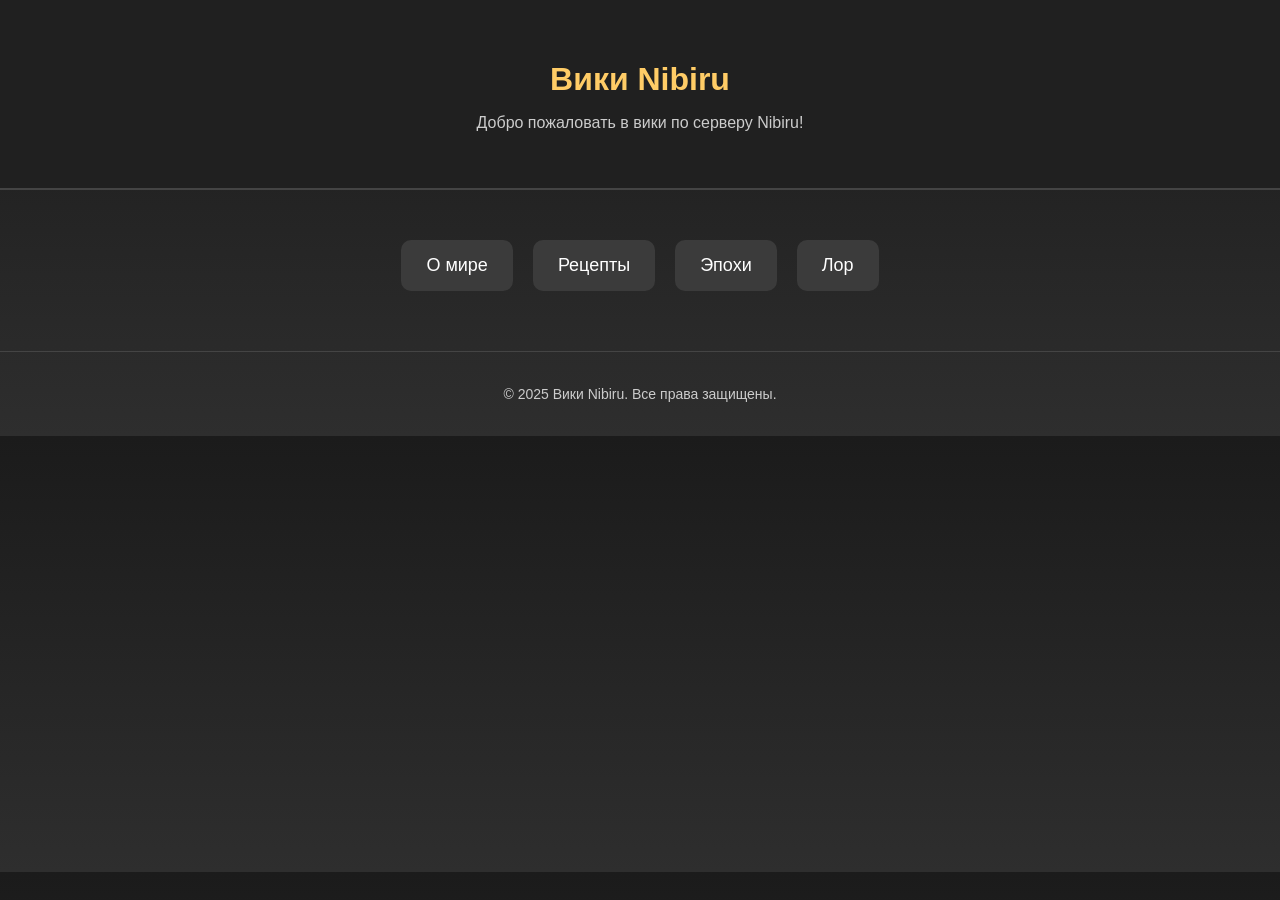
==== index.html @ 6789a509 "hui" ====
<!DOCTYPE html>
<html lang="ru">
<head>
  <meta charset="UTF-8">
  <meta name="viewport" content="width=device-width, initial-scale=1.0">
  <title>Вики по игре</title>
  <link rel="stylesheet" href="style.css">
</head>
<body>
  <header>
    <h1>Вики Nibiru</h1>
    <p>Добро пожаловать в вики по серверу Nibiru!</p>
  </header>

  <main class="menu">
    <a href="world.html" class="button">О мире</a>
    <a href="magic.html" class="button">Рецепты</a>
    <a href="characters.html" class="button">Эпохи</a>
    <a href="history.html" class="button">Лор</a>
  </main>

  <footer>
    <p>© 2025 Вики Nibiru. Все права защищены.</p>
  </footer>
</body>
</html>
---- style.css ----
body {
  font-family: "Segoe UI", sans-serif;
  background: linear-gradient(to bottom, #1b1b1b, #2e2e2e);
  color: #f2f2f2;
  margin: 0;
  padding: 0;
  text-align: center;
}

header {
  padding: 40px 20px;
  background: #202020;
  border-bottom: 2px solid #444;
}

h1 {
  color: #ffcc66;
  margin-bottom: 10px;
}

p {
  color: #ccc;
}

.menu {
  display: flex;
  flex-wrap: wrap;
  justify-content: center;
  margin-top: 50px;
  gap: 20px;
}

.button {
  display: inline-block;
  background: #3b3b3b;
  color: #fff;
  text-decoration: none;
  padding: 15px 25px;
  border-radius: 10px;
  font-size: 18px;
  transition: background 0.3s;
}

.button:hover {
  background: #ffcc66;
  color: #000;
}

footer {
  margin-top: 60px;
  padding: 20px;
  font-size: 14px;
  color: #888;
  border-top: 1px solid #444;
}
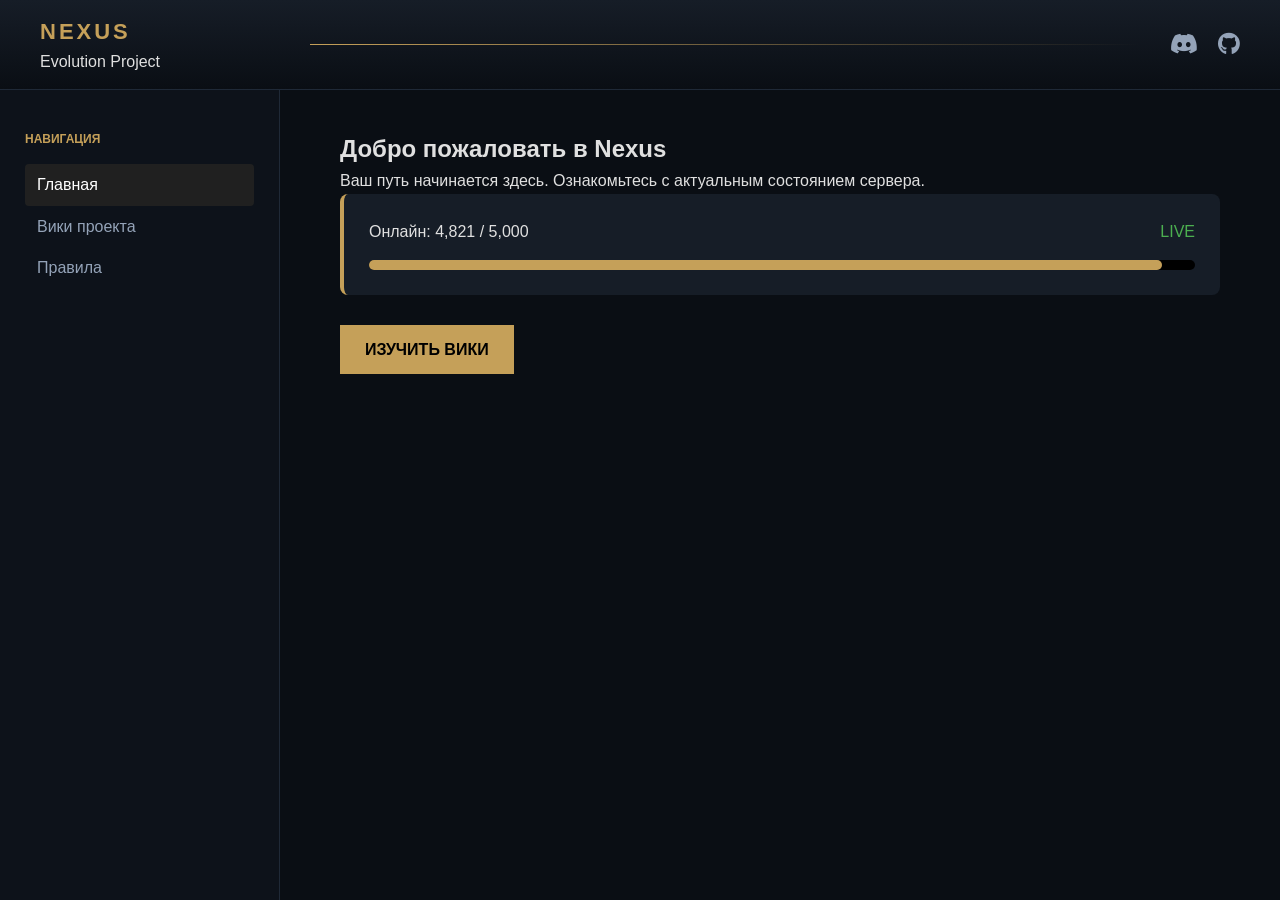
==== commit 40ff9681: "переработка дизайна" ====
--- a/index.html
+++ b/index.html
@@ -1,26 +1,52 @@
 <!DOCTYPE html>
 <html lang="ru">
 <head>
-  <meta charset="UTF-8">
-  <meta name="viewport" content="width=device-width, initial-scale=1.0">
-  <title>Вики по игре</title>
-  <link rel="stylesheet" href="style.css">
-</head>
-<body>
-  <header>
-    <h1>Вики Nibiru</h1>
-    <p>Добро пожаловать в вики по серверу Nibiru!</p>
-  </header>
+    <meta charset="UTF-8">
+        <title>Nexus Project | Главная</title>
+            <link rel="stylesheet" href="style.css">
+                <link rel="stylesheet" href="https://cdnjs.cloudflare.com/ajax/libs/font-awesome/6.0.0/css/all.min.css">
+                </head>
+                <body>
+                    <header class="header">
+                            <div class="logo-container">
+                                        <div class="logo-text"><h1>NEXUS</h1><span>Evolution Project</span></div>
+                                                </div>
+                                                        <div class="header-line-wrapper">
+                                                                    <div class="header-line"></div>
+                                                                                <div class="social-links">
+                                                                                                <a href="#"><i class="fab fa-discord"></i></a>
+                                                                                                                <a href="#"><i class="fab fa-github"></i></a>
+                                                                                                                            </div>
+                                                                                                                                    </div>
+                                                                                                                                        </header>
 
-  <main class="menu">
-    <a href="world.html" class="button">О мире</a>
-    <a href="magic.html" class="button">Рецепты</a>
-    <a href="characters.html" class="button">Эпохи</a>
-    <a href="history.html" class="button">Лор</a>
-  </main>
+                                                                                                                                            <div class="wrapper">
+                                                                                                                                                    <aside class="sidebar">
+                                                                                                                                                                <div class="wiki-nav-title">Навигация</div>
+                                                                                                                                                                            <ul class="nav-group">
+                                                                                                                                                                                            <li class="nav-item active"><a href="index.html" class="nav-link">Главная</a></li>
+                                                                                                                                                                                                            <li class="nav-item"><a href="wiki.html" class="nav-link">Вики проекта</a></li>
+                                                                                                                                                                                                                            <li class="nav-item"><a href="rules.html" class="nav-link">Правила</a></li>
+                                                                                                                                                                                                                                        </ul>
+                                                                                                                                                                                                                                                </aside>
 
-  <footer>
-    <p>© 2025 Вики Nibiru. Все права защищены.</p>
-  </footer>
-</body>
-</html>
+                                                                                                                                                                                                                                                        <main class="main-content">
+                                                                                                                                                                                                                                                                    <h2>Добро пожаловать в Nexus</h2>
+                                                                                                                                                                                                                                                                                <p>Ваш путь начинается здесь. Ознакомьтесь с актуальным состоянием сервера.</p>
+                                                                                                                                                                                                                                                                                            
+                                                                                                                                                                                                                                                                                                        <div class="status-box">
+                                                                                                                                                                                                                                                                                                                        <div style="display: flex; justify-content: space-between;">
+                                                                                                                                                                                                                                                                                                                                            <span>Онлайн: 4,821 / 5,000</span>
+                                                                                                                                                                                                                                                                                                                                                                <span style="color: #4caf50;">LIVE</span>
+                                                                                                                                                                                                                                                                                                                                                                                </div>
+                                                                                                                                                                                                                                                                                                                                                                                                <div class="progress-container">
+                                                                                                                                                                                                                                                                                                                                                                                                                    <div class="progress-bar" style="width: 96%"></div>
+                                                                                                                                                                                                                                                                                                                                                                                                                                    </div>
+                                                                                                                                                                                                                                                                                                                                                                                                                                                </div>
+
+                                                                                                                                                                                                                                                                                                                                                                                                                                                            <a href="wiki.html" class="btn">ИЗУЧИТЬ ВИКИ</a>
+                                                                                                                                                                                                                                                                                                                                                                                                                                                                    </main>
+                                                                                                                                                                                                                                                                                                                                                                                                                                                                        </div>
+                                                                                                                                                                                                                                                                                                                                                                                                                                                                        </body>
+                                                                                                                                                                                                                                                                                                                                                                                                                                                                        </html>
+                                                                                                                                                                                                                                                                                                                                                                                                                                                                        
--- a/style.css
+++ b/style.css
@@ -1,55 +1,76 @@
-body {
-  font-family: "Segoe UI", sans-serif;
-  background: linear-gradient(to bottom, #1b1b1b, #2e2e2e);
-  color: #f2f2f2;
-  margin: 0;
-  padding: 0;
-  text-align: center;
+:root {
+    --bg-dark: #0a0e14;
+    --sidebar-bg: #0d121a;
+    --card-bg: #161d27;
+    --accent-gold: #c5a059;
+    --accent-blue: #00d4ff;
+    --text-main: #e0e0e0;
+    --text-dim: #94a3b8;
+    --sidebar-width: 280px;
 }
 
-header {
-  padding: 40px 20px;
-  background: #202020;
-  border-bottom: 2px solid #444;
+* { box-sizing: border-box; margin: 0; padding: 0; }
+
+body {
+    font-family: 'Segoe UI', sans-serif;
+    background-color: var(--bg-dark);
+    color: var(--text-main);
+    line-height: 1.6;
 }
 
-h1 {
-  color: #ffcc66;
-  margin-bottom: 10px;
+/* Header */
+.header {
+    display: flex;
+    align-items: center;
+    height: 90px;
+    padding: 0 40px;
+    background: linear-gradient(to bottom, #161d27, var(--bg-dark));
+    border-bottom: 1px solid #1f2937;
+    position: sticky;
+    top: 0; z-index: 100;
 }
 
-p {
-  color: #ccc;
+.logo-container { display: flex; align-items: center; min-width: calc(var(--sidebar-width) - 40px); }
+.logo-text h1 { font-size: 22px; letter-spacing: 3px; color: var(--accent-gold); }
+
+.header-line-wrapper { flex-grow: 1; display: flex; align-items: center; margin-left: 30px; }
+.header-line { flex-grow: 1; height: 1px; background: linear-gradient(to right, var(--accent-gold), transparent); }
+
+.social-links { display: flex; gap: 20px; padding-left: 30px; }
+.social-links a { font-size: 1.4rem; color: var(--text-dim); transition: 0.3s; }
+.social-links a:hover { color: var(--accent-gold); }
+
+/* Layout */
+.wrapper { display: flex; max-width: 1600px; margin: 0 auto; }
+
+/* Sidebar */
+.sidebar {
+    width: var(--sidebar-width);
+    background: var(--sidebar-bg);
+    padding: 40px 25px;
+    min-height: calc(100vh - 90px);
+    border-right: 1px solid #1f2937;
 }
 
-.menu {
-  display: flex;
-  flex-wrap: wrap;
-  justify-content: center;
-  margin-top: 50px;
-  gap: 20px;
+.wiki-nav-title { font-size: 12px; font-weight: 800; color: var(--accent-gold); margin-bottom: 15px; text-transform: uppercase; }
+.nav-group { list-style: none; margin-bottom: 30px; }
+.nav-link { display: block; padding: 8px 12px; color: var(--text-dim); text-decoration: none; border-radius: 4px; }
+.nav-link:hover, .nav-item.active .nav-link { background: rgba(197, 160, 89, 0.1); color: #fff; }
+
+/* Main Content */
+.main-content { flex-grow: 1; padding: 40px 60px; }
+.status-box { background: var(--card-bg); padding: 25px; border-radius: 8px; border-left: 4px solid var(--accent-gold); margin-bottom: 30px; }
+.progress-container { height: 10px; background: #000; border-radius: 10px; margin-top: 15px; }
+.progress-bar { height: 100%; background: var(--accent-gold); border-radius: 10px; transition: 1s; }
+
+/* Tables & Wiki Elements */
+table { width: 100%; border-collapse: collapse; margin-top: 20px; background: var(--card-bg); }
+th, td { padding: 12px; border: 1px solid #2a3441; text-align: left; }
+th { background: #1f2937; color: var(--accent-gold); }
+
+.btn {
+    padding: 12px 25px; background: var(--accent-gold); color: #000; 
+    border: none; font-weight: bold; cursor: pointer; text-decoration: none; display: inline-block;
 }
+.btn:hover { opacity: 0.8; }
 
-.button {
-  display: inline-block;
-  background: #3b3b3b;
-  color: #fff;
-  text-decoration: none;
-  padding: 15px 25px;
-  border-radius: 10px;
-  font-size: 18px;
-  transition: background 0.3s;
-}
-
-.button:hover {
-  background: #ffcc66;
-  color: #000;
-}
-
-footer {
-  margin-top: 60px;
-  padding: 20px;
-  font-size: 14px;
-  color: #888;
-  border-top: 1px solid #444;
-}
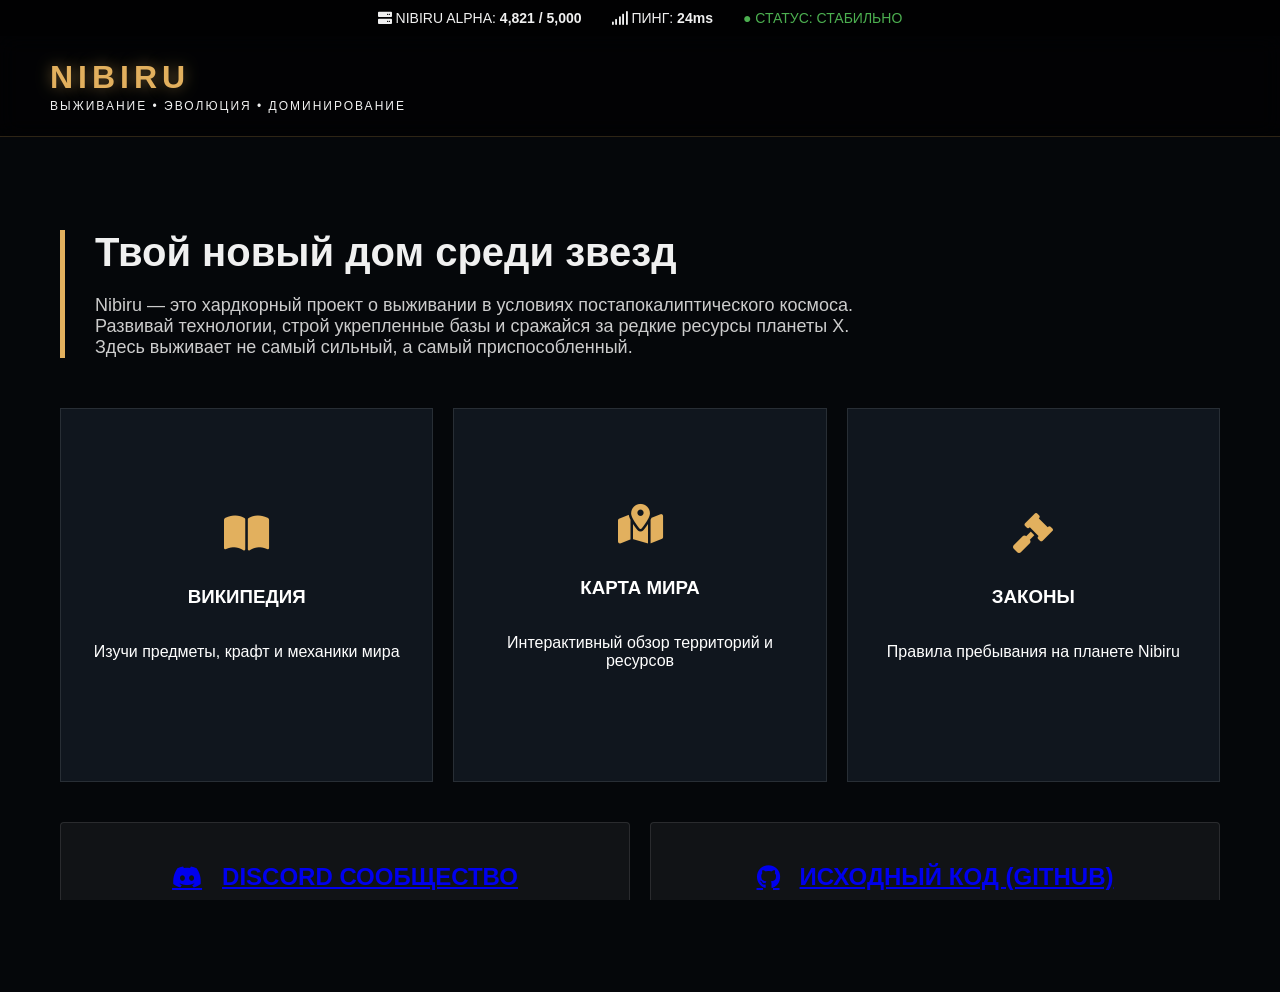
==== commit 8127df93: "доработка этой хуйни" ====
--- a/index.html
+++ b/index.html
@@ -2,51 +2,75 @@
 <html lang="ru">
 <head>
     <meta charset="UTF-8">
-        <title>Nexus Project | Главная</title>
+        <title>NIBIRU | Выживание и Развитие</title>
             <link rel="stylesheet" href="style.css">
                 <link rel="stylesheet" href="https://cdnjs.cloudflare.com/ajax/libs/font-awesome/6.0.0/css/all.min.css">
                 </head>
                 <body>
-                    <header class="header">
-                            <div class="logo-container">
-                                        <div class="logo-text"><h1>NEXUS</h1><span>Evolution Project</span></div>
-                                                </div>
-                                                        <div class="header-line-wrapper">
-                                                                    <div class="header-line"></div>
-                                                                                <div class="social-links">
-                                                                                                <a href="#"><i class="fab fa-discord"></i></a>
-                                                                                                                <a href="#"><i class="fab fa-github"></i></a>
-                                                                                                                            </div>
-                                                                                                                                    </div>
-                                                                                                                                        </header>
 
-                                                                                                                                            <div class="wrapper">
-                                                                                                                                                    <aside class="sidebar">
-                                                                                                                                                                <div class="wiki-nav-title">Навигация</div>
-                                                                                                                                                                            <ul class="nav-group">
-                                                                                                                                                                                            <li class="nav-item active"><a href="index.html" class="nav-link">Главная</a></li>
-                                                                                                                                                                                                            <li class="nav-item"><a href="wiki.html" class="nav-link">Вики проекта</a></li>
-                                                                                                                                                                                                                            <li class="nav-item"><a href="rules.html" class="nav-link">Правила</a></li>
-                                                                                                                                                                                                                                        </ul>
-                                                                                                                                                                                                                                                </aside>
+                    <video autoplay muted loop class="video-bg">
+                            <source src="https://media.giphy.com/media/v1.Y2lkPTc5MGI3NjExOHpwaXU3Y3R5ZHZpZnd4bmR4eGdzZmt4eXp4eHh4eHh4eHh4eCZlcD12MV9pbnRlcm5hbF9naWZfYnlfaWQmY3Q9dg/l41lTjJp9NlR5z2xy/giphy.mp4" type="video/mp4">
+                                </video>
+                                    <div class="gradient-overlay"></div>
 
-                                                                                                                                                                                                                                                        <main class="main-content">
-                                                                                                                                                                                                                                                                    <h2>Добро пожаловать в Nexus</h2>
-                                                                                                                                                                                                                                                                                <p>Ваш путь начинается здесь. Ознакомьтесь с актуальным состоянием сервера.</p>
-                                                                                                                                                                                                                                                                                            
-                                                                                                                                                                                                                                                                                                        <div class="status-box">
-                                                                                                                                                                                                                                                                                                                        <div style="display: flex; justify-content: space-between;">
-                                                                                                                                                                                                                                                                                                                                            <span>Онлайн: 4,821 / 5,000</span>
-                                                                                                                                                                                                                                                                                                                                                                <span style="color: #4caf50;">LIVE</span>
-                                                                                                                                                                                                                                                                                                                                                                                </div>
-                                                                                                                                                                                                                                                                                                                                                                                                <div class="progress-container">
-                                                                                                                                                                                                                                                                                                                                                                                                                    <div class="progress-bar" style="width: 96%"></div>
-                                                                                                                                                                                                                                                                                                                                                                                                                                    </div>
-                                                                                                                                                                                                                                                                                                                                                                                                                                                </div>
+                                        <div class="status-bar">
+                                                <span><i class="fas fa-server"></i> NIBIRU ALPHA: <strong>4,821 / 5,000</strong></span>
+                                                        <span><i class="fas fa-signal"></i> ПИНГ: <strong>24ms</strong></span>
+                                                                <span style="color: #4caf50;">● СТАТУС: СТАБИЛЬНО</span>
+                                                                    </div>
 
-                                                                                                                                                                                                                                                                                                                                                                                                                                                            <a href="wiki.html" class="btn">ИЗУЧИТЬ ВИКИ</a>
-                                                                                                                                                                                                                                                                                                                                                                                                                                                                    </main>
-                                                                                                                                                                                                                                                                                                                                                                                                                                                                        </div>
-                                                                                                                                                                                                                                                                                                                                                                                                                                                                        </body>
-                                                                                                                                                                                                                                                                                                                                                                                                                                                                        </html>
-                                                                                                                                                                                                                                                                                                                                                                                                                                                                        
+                                                                        <header class="header">
+                                                                                <div class="logo-text">
+                                                                                            <h1>NIBIRU</h1>
+                                                                                                        <span>ВЫЖИВАНИЕ • ЭВОЛЮЦИЯ • ДОМИНИРОВАНИЕ</span>
+                                                                                                                </div>
+                                                                                                                        <div class="header-line-wrapper">
+                                                                                                                                    <div class="header-line"></div>
+                                                                                                                                            </div>
+                                                                                                                                                </header>
+
+                                                                                                                                                    <div class="wrapper">
+                                                                                                                                                            <main class="main-content">
+                                                                                                                                                                        
+                                                                                                                                                                                    <section class="hero-desc">
+                                                                                                                                                                                                    <h2>Твой новый дом среди звезд</h2>
+                                                                                                                                                                                                                    <p>
+                                                                                                                                                                                                                                        Nibiru — это хардкорный проект о выживании в условиях постапокалиптического космоса. 
+                                                                                                                                                                                                                                                            Развивай технологии, строй укрепленные базы и сражайся за редкие ресурсы планеты X. 
+                                                                                                                                                                                                                                                                                Здесь выживает не самый сильный, а самый приспособленный.
+                                                                                                                                                                                                                                                                                                </p>
+                                                                                                                                                                                                                                                                                                            </section>
+
+                                                                                                                                                                                                                                                                                                                        <div class="feature-grid">
+                                                                                                                                                                                                                                                                                                                                        <a href="wiki.html" class="feature-card">
+                                                                                                                                                                                                                                                                                                                                                            <i class="fas fa-book-open"></i>
+                                                                                                                                                                                                                                                                                                                                                                                <h3>ВИКИПЕДИЯ</h3>
+                                                                                                                                                                                                                                                                                                                                                                                                    <p>Изучи предметы, крафт и механики мира</p>
+                                                                                                                                                                                                                                                                                                                                                                                                                    </a>
+                                                                                                                                                                                                                                                                                                                                                                                                                                    <a href="#" class="feature-card">
+                                                                                                                                                                                                                                                                                                                                                                                                                                                        <i class="fas fa-map-marked-alt"></i>
+                                                                                                                                                                                                                                                                                                                                                                                                                                                                            <h3>КАРТА МИРА</h3>
+                                                                                                                                                                                                                                                                                                                                                                                                                                                                                                <p>Интерактивный обзор территорий и ресурсов</p>
+                                                                                                                                                                                                                                                                                                                                                                                                                                                                                                                </a>
+                                                                                                                                                                                                                                                                                                                                                                                                                                                                                                                                <a href="rules.html" class="feature-card">
+                                                                                                                                                                                                                                                                                                                                                                                                                                                                                                                                                    <i class="fas fa-gavel"></i>
+                                                                                                                                                                                                                                                                                                                                                                                                                                                                                                                                                                        <h3>ЗАКОНЫ</h3>
+                                                                                                                                                                                                                                                                                                                                                                                                                                                                                                                                                                                            <p>Правила пребывания на планете Nibiru</p>
+                                                                                                                                                                                                                                                                                                                                                                                                                                                                                                                                                                                                            </a>
+
+                                                                                                                                                                                                                                                                                                                                                                                                                                                                                                                                                                                                                            <div class="social-section">
+                                                                                                                                                                                                                                                                                                                                                                                                                                                                                                                                                                                                                                                <a href="#" class="social-big-btn discord">
+                                                                                                                                                                                                                                                                                                                                                                                                                                                                                                                                                                                                                                                                        <i class="fab fa-discord"></i> DISCORD СООБЩЕСТВО
+                                                                                                                                                                                                                                                                                                                                                                                                                                                                                                                                                                                                                                                                                            </a>
+                                                                                                                                                                                                                                                                                                                                                                                                                                                                                                                                                                                                                                                                                                                <a href="#" class="social-big-btn github">
+                                                                                                                                                                                                                                                                                                                                                                                                                                                                                                                                                                                                                                                                                                                                        <i class="fab fa-github"></i> ИСХОДНЫЙ КОД (GITHUB)
+                                                                                                                                                                                                                                                                                                                                                                                                                                                                                                                                                                                                                                                                                                                                                            </a>
+                                                                                                                                                                                                                                                                                                                                                                                                                                                                                                                                                                                                                                                                                                                                                                            </div>
+                                                                                                                                                                                                                                                                                                                                                                                                                                                                                                                                                                                                                                                                                                                                                                                        </div>
+
+                                                                                                                                                                                                                                                                                                                                                                                                                                                                                                                                                                                                                                                                                                                                                                                                </main>
+                                                                                                                                                                                                                                                                                                                                                                                                                                                                                                                                                                                                                                                                                                                                                                                                    </div>
+
+                                                                                                                                                                                                                                                                                                                                                                                                                                                                                                                                                                                                                                                                                                                                                                                                    </body>
+                                                                                                                                                                                                                                                                                                                                                                                                                                                                                                                                                                                                                                                                                                                                                                                                    </html>
+                                                                                                                                                                                                                                                                                                                                                                                                                                                                                                                                                                                                                                                                                                                                                                                                    
--- a/style.css
+++ b/style.css
@@ -1,76 +1,150 @@
 :root {
-    --bg-dark: #0a0e14;
-    --sidebar-bg: #0d121a;
-    --card-bg: #161d27;
-    --accent-gold: #c5a059;
-    --accent-blue: #00d4ff;
-    --text-main: #e0e0e0;
-    --text-dim: #94a3b8;
-    --sidebar-width: 280px;
-}
+        --bg-overlay: rgba(10, 14, 20, 0.85); /* Полупрозрачный фон поверх видео */
+            --accent-gold: #e2b05e;
+                --accent-purple: #6b4c9a;
+                    --card-bg: rgba(22, 29, 39, 0.7);
+                        --text-main: #f0f0f0;
+                            --sidebar-width: 280px;
+                            }
 
-* { box-sizing: border-box; margin: 0; padding: 0; }
+                            body, html {
+                                margin: 0;
+                                    padding: 0;
+                                        height: 100%;
+                                            font-family: 'Exo 2', 'Segoe UI', sans-serif; /* Игровой шрифт */
+                                                background-color: #05070a;
+                                                    color: var(--text-main);
+                                                        overflow-x: hidden;
+                                                        }
 
-body {
-    font-family: 'Segoe UI', sans-serif;
-    background-color: var(--bg-dark);
-    color: var(--text-main);
-    line-height: 1.6;
-}
+                                                        /* --- ВИДЕО/GIF ФОН --- */
+                                                        .video-bg {
+                                                            position: fixed;
+                                                                right: 0;
+                                                                    bottom: 0;
+                                                                        min-width: 100%;
+                                                                            min-height: 100%;
+                                                                                z-index: -2;
+                                                                                    filter: brightness(0.4); /* Приглушаем яркость */
+                                                                                    }
 
-/* Header */
-.header {
-    display: flex;
-    align-items: center;
-    height: 90px;
-    padding: 0 40px;
-    background: linear-gradient(to bottom, #161d27, var(--bg-dark));
-    border-bottom: 1px solid #1f2937;
-    position: sticky;
-    top: 0; z-index: 100;
-}
+                                                                                    /* Градиентное наложение поверх видео */
+                                                                                    .gradient-overlay {
+                                                                                        position: fixed;
+                                                                                            top: 0; left: 0;
+                                                                                                width: 100%; height: 100%;
+                                                                                                    background: radial-gradient(circle at center, transparent 0%, var(--bg-overlay) 100%);
+                                                                                                        z-index: -1;
+                                                                                                        }
 
-.logo-container { display: flex; align-items: center; min-width: calc(var(--sidebar-width) - 40px); }
-.logo-text h1 { font-size: 22px; letter-spacing: 3px; color: var(--accent-gold); }
+                                                                                                        /* --- HEADER --- */
+                                                                                                        .header {
+                                                                                                            display: flex;
+                                                                                                                align-items: center;
+                                                                                                                    height: 100px;
+                                                                                                                        padding: 0 50px;
+                                                                                                                            background: rgba(0, 0, 0, 0.6);
+                                                                                                                                backdrop-filter: blur(10px);
+                                                                                                                                    border-bottom: 1px solid rgba(226, 176, 94, 0.2);
+                                                                                                                                    }
 
-.header-line-wrapper { flex-grow: 1; display: flex; align-items: center; margin-left: 30px; }
-.header-line { flex-grow: 1; height: 1px; background: linear-gradient(to right, var(--accent-gold), transparent); }
+                                                                                                                                    .logo-text h1 {
+                                                                                                                                        font-size: 32px;
+                                                                                                                                            letter-spacing: 5px;
+                                                                                                                                                color: var(--accent-gold);
+                                                                                                                                                    text-shadow: 0 0 15px rgba(226, 176, 94, 0.5);
+                                                                                                                                                        margin: 0;
+                                                                                                                                                        }
 
-.social-links { display: flex; gap: 20px; padding-left: 30px; }
-.social-links a { font-size: 1.4rem; color: var(--text-dim); transition: 0.3s; }
-.social-links a:hover { color: var(--accent-gold); }
+                                                                                                                                                        .logo-text span {
+                                                                                                                                                            font-size: 12px;
+                                                                                                                                                                text-transform: uppercase;
+                                                                                                                                                                    color: var(--text-main);
+                                                                                                                                                                        letter-spacing: 2px;
+                                                                                                                                                                        }
 
-/* Layout */
-.wrapper { display: flex; max-width: 1600px; margin: 0 auto; }
+                                                                                                                                                                        /* --- ГЛАВНЫЙ КОНТЕНТ --- */
+                                                                                                                                                                        .wrapper { display: flex; max-width: 1400px; margin: 0 auto; }
 
-/* Sidebar */
-.sidebar {
-    width: var(--sidebar-width);
-    background: var(--sidebar-bg);
-    padding: 40px 25px;
-    min-height: calc(100vh - 90px);
-    border-right: 1px solid #1f2937;
-}
+                                                                                                                                                                        .main-content {
+                                                                                                                                                                            flex-grow: 1;
+                                                                                                                                                                                padding: 60px;
+                                                                                                                                                                                }
 
-.wiki-nav-title { font-size: 12px; font-weight: 800; color: var(--accent-gold); margin-bottom: 15px; text-transform: uppercase; }
-.nav-group { list-style: none; margin-bottom: 30px; }
-.nav-link { display: block; padding: 8px 12px; color: var(--text-dim); text-decoration: none; border-radius: 4px; }
-.nav-link:hover, .nav-item.active .nav-link { background: rgba(197, 160, 89, 0.1); color: #fff; }
+                                                                                                                                                                                /* Описание проекта */
+                                                                                                                                                                                .hero-desc {
+                                                                                                                                                                                    margin-bottom: 50px;
+                                                                                                                                                                                        border-left: 5px solid var(--accent-gold);
+                                                                                                                                                                                            padding-left: 30px;
+                                                                                                                                                                                            }
 
-/* Main Content */
-.main-content { flex-grow: 1; padding: 40px 60px; }
-.status-box { background: var(--card-bg); padding: 25px; border-radius: 8px; border-left: 4px solid var(--accent-gold); margin-bottom: 30px; }
-.progress-container { height: 10px; background: #000; border-radius: 10px; margin-top: 15px; }
-.progress-bar { height: 100%; background: var(--accent-gold); border-radius: 10px; transition: 1s; }
+                                                                                                                                                                                            .hero-desc h2 { font-size: 40px; margin-bottom: 20px; }
+                                                                                                                                                                                            .hero-desc p { font-size: 18px; color: #ccc; max-width: 800px; }
 
-/* Tables & Wiki Elements */
-table { width: 100%; border-collapse: collapse; margin-top: 20px; background: var(--card-bg); }
-th, td { padding: 12px; border: 1px solid #2a3441; text-align: left; }
-th { background: #1f2937; color: var(--accent-gold); }
+                                                                                                                                                                                            /* Плиточное меню (Квадраты) */
+                                                                                                                                                                                            .feature-grid {
+                                                                                                                                                                                                display: grid;
+                                                                                                                                                                                                    grid-template-columns: repeat(3, 1fr);
+                                                                                                                                                                                                        gap: 20px;
+                                                                                                                                                                                                            margin-top: 40px;
+                                                                                                                                                                                                            }
 
-.btn {
-    padding: 12px 25px; background: var(--accent-gold); color: #000; 
-    border: none; font-weight: bold; cursor: pointer; text-decoration: none; display: inline-block;
-}
-.btn:hover { opacity: 0.8; }
+                                                                                                                                                                                                            .feature-card {
+                                                                                                                                                                                                                background: var(--card-bg);
+                                                                                                                                                                                                                    aspect-ratio: 1 / 1; /* Делает их квадратными */
+                                                                                                                                                                                                                        display: flex;
+                                                                                                                                                                                                                            flex-direction: column;
+                                                                                                                                                                                                                                justify-content: center;
+                                                                                                                                                                                                                                    align-items: center;
+                                                                                                                                                                                                                                        border: 1px solid rgba(255,255,255,0.1);
+                                                                                                                                                                                                                                            transition: 0.4s;
+                                                                                                                                                                                                                                                text-decoration: none;
+                                                                                                                                                                                                                                                    color: white;
+                                                                                                                                                                                                                                                        text-align: center;
+                                                                                                                                                                                                                                                            padding: 20px;
+                                                                                                                                                                                                                                                            }
 
+                                                                                                                                                                                                                                                            .feature-card i { font-size: 40px; color: var(--accent-gold); margin-bottom: 15px; }
+                                                                                                                                                                                                                                                            .feature-card:hover {
+                                                                                                                                                                                                                                                                background: rgba(107, 76, 154, 0.3);
+                                                                                                                                                                                                                                                                    border-color: var(--accent-gold);
+                                                                                                                                                                                                                                                                        transform: translateY(-10px);
+                                                                                                                                                                                                                                                                            box-shadow: 0 10px 30px rgba(0,0,0,0.5);
+                                                                                                                                                                                                                                                                            }
+
+                                                                                                                                                                                                                                                                            /* Секция Соцсетей */
+                                                                                                                                                                                                                                                                            .social-section {
+                                                                                                                                                                                                                                                                                grid-column: span 3;
+                                                                                                                                                                                                                                                                                    display: grid;
+                                                                                                                                                                                                                                                                                        grid-template-columns: 1fr 1fr;
+                                                                                                                                                                                                                                                                                            gap: 20px;
+                                                                                                                                                                                                                                                                                                margin-top: 20px;
+                                                                                                                                                                                                                                                                                                }
+
+                                                                                                                                                                                                                                                                                                .social-big-btn {
+                                                                                                                                                                                                                                                                                                    padding: 40px;
+                                                                                                                                                                                                                                                                                                        background: rgba(255, 255, 255, 0.05);
+                                                                                                                                                                                                                                                                                                            border-radius: 4px;
+                                                                                                                                                                                                                                                                                                                display: flex;
+                                                                                                                                                                                                                                                                                                                    align-items: center;
+                                                                                                                                                                                                                                                                                                                        justify-content: center;
+                                                                                                                                                                                                                                                                                                                            gap: 20px;
+                                                                                                                                                                                                                                                                                                                                font-size: 24px;
+                                                                                                                                                                                                                                                                                                                                    font-weight: bold;
+                                                                                                                                                                                                                                                                                                                                        border: 1px solid rgba(255,255,255,0.1);
+                                                                                                                                                                                                                                                                                                                                        }
+
+                                                                                                                                                                                                                                                                                                                                        .social-big-btn.discord:hover { background: #5865F2; color: white; }
+                                                                                                                                                                                                                                                                                                                                        .social-big-btn.github:hover { background: #333; color: white; }
+
+                                                                                                                                                                                                                                                                                                                                        /* Статус сервера (узкая полоска сверху) */
+                                                                                                                                                                                                                                                                                                                                        .status-bar {
+                                                                                                                                                                                                                                                                                                                                            background: rgba(0,0,0,0.8);
+                                                                                                                                                                                                                                                                                                                                                padding: 10px 20px;
+                                                                                                                                                                                                                                                                                                                                                    display: flex;
+                                                                                                                                                                                                                                                                                                                                                        justify-content: center;
+                                                                                                                                                                                                                                                                                                                                                            gap: 30px;
+                                                                                                                                                                                                                                                                                                                                                                font-size: 14px;
+                                                                                                                                                                                                                                                                                                                                                                }
+                                                                                                                                                                                                                                                                                                                                                                
+}
